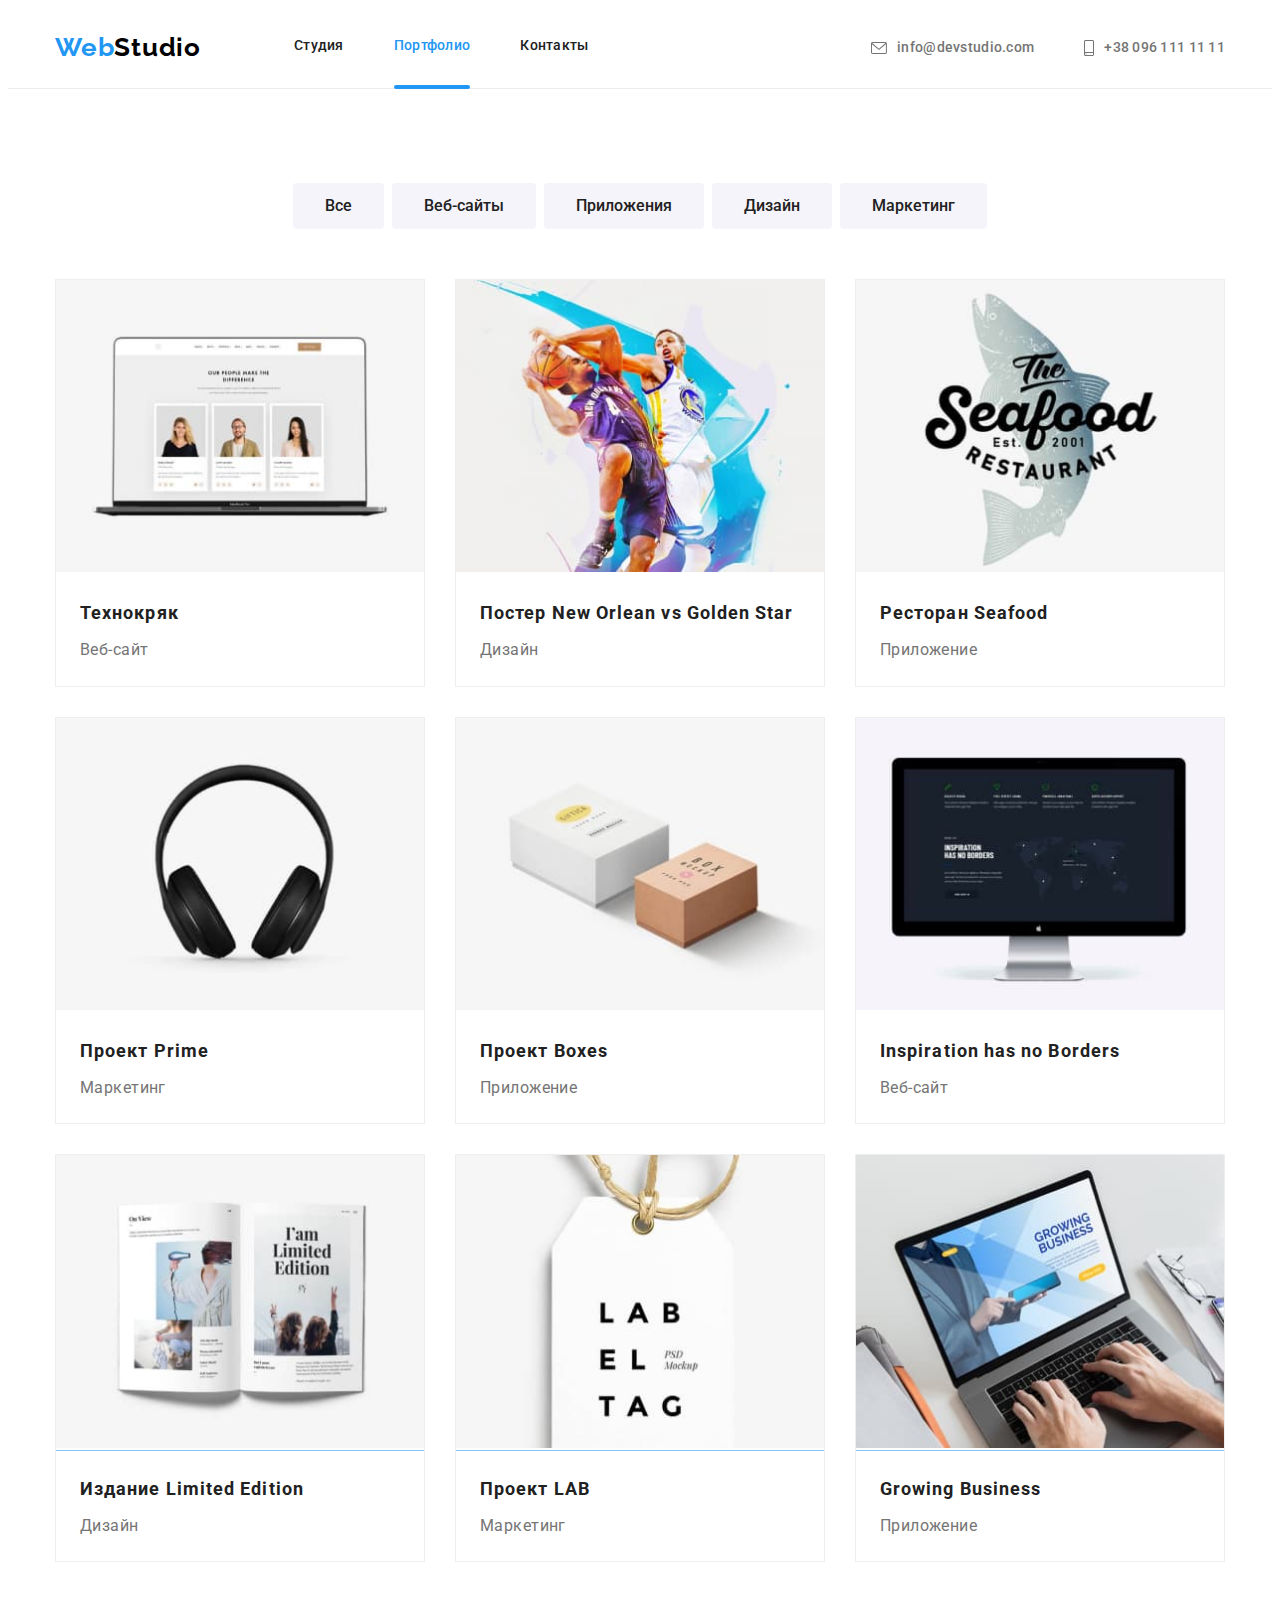
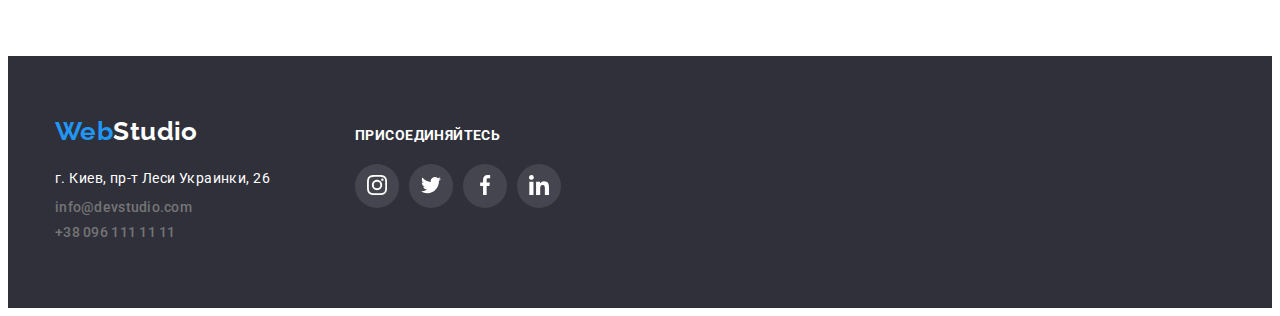
==== portfolio.html @ 6e45760f "HW 6" ====
<!DOCTYPE html>
<html lang="ru">
<head>
    <meta charset="UTF-8">
    <meta http-equiv="X-UA-Compatible" content="IE=edge">
    <meta name="viewport" content="width=device-width, initial-scale=1.0">
    <title>Portfolio</title>

    <link rel="preconnect" href="https://fonts.googleapis.com">
    <link rel="preconnect" href="https://fonts.gstatic.com" crossorigin>
    <link href="https://fonts.googleapis.com/css2?family=Raleway:wght@700&family=Roboto:wght@400;500;700;900&display=swap"
        rel="stylesheet">

    <link rel="stylesheet" href="https://github.com/sindresorhus/modern-normalize/blob/main/modern-normalize.css">
        
    <link rel="stylesheet" href="./css/styles.css">
</head>
<body>
<!-- Header-->
    <header class="header">
        <div class="container">
            <nav class="main-nav">
                <a href="index.html" class="logo-link">
                    <span class="logo-link-web">Web</span><span class="logo-link-studio">Studio</span></a>
                <ul class="site-nav list">
                    <li class="item"><a href="./index.html" class="header-link">Студия</a></li>
                    <li class="item"><a href="./portfolio.html" class="header-link current active-page">Портфолио</a></li>
                    <li class="item"><a href="" class="header-link">Контакты</a></li>
                </ul>
    
                <ul class="list contacts-nav">
                    <li class="item">
                        <a href="mailto:info@devstudio.com" class="header-contacts">
                            <svg class="icon-envelope" width="16px" height="12px">
                                <use href="./images/sprite.svg#icon-envelope"></use>
                            </svg>
                            info@devstudio.com
                        </a>
                    </li>
                    <li class="item">
                        <a href="tel:+380961111111" class="header-contacts">
                            <svg class="icon-smartphone" width="10px" height="16px">
                                <use href="./images/sprite.svg#icon-smartphone"></use>
                            </svg>
                            +38 096 111 11 11
                        </a>
                    </li>
                </ul>
            </nav>
        </div>
    </header>

<!-- Main-->
<main>
    <!-- Фильтр на странице-->
    <section class="section">
            <div class="container">
                <h1 class="filter">Фильтр на странице</h1>
                <ul class="list filter-buttons">
                    <li class="item"><button type="button" class="button-portfolio">Все</button></li>
                    <li class="item"><button type="button" class="button-portfolio">Веб-сайты</button></li>
                    <li class="item"><button type="button" class="button-portfolio">Приложения</button></li>
                    <li class="item"><button type="button" class="button-portfolio">Дизайн</button></li>
                    <li class="item"><button type="button" class="button-portfolio">Маркетинг</button></li>
                </ul>
            </div>

    
    <!--Примеры работ-->
        <div class="container card-set-container">
            <ul class="list card-set">
                <li class="item">
                    <a href="" class="ex-works-link">
                        <div class="ex-works-thumb">
                            <img src="./images/img-project-1.jpg" alt="project1" width="370">
                            <p class="ex-works-thumb-label">Технокряк это современная площадка распространения коронавируса. Компании используют
                                эту платформу для цифрового
                                шпионажа и атак на защищённые сервера конкурентов.</p>
                        </div>
                        <div class="card-set-info">
                            <h2 class="ex-works-title">Технокряк</h2>
                            <p class="ex-works-text">Веб-сайт</p>
                        </div>
                    </a>
                </li>
            
                <li class="item">
                    <a href="" class="ex-works-link">
                        <div class="ex-works-thumb">
                            <img src="./images/img-project-2.jpg" alt="project1" width="370">
                            <p class="ex-works-thumb-label">Технокряк это современная площадка распространения коронавируса. Компании используют
                                эту платформу для цифрового
                                шпионажа и атак на защищённые сервера конкурентов.</p>
                        </div>
                        <div class="card-set-info">
                            <h2 class="ex-works-title">Постер New Orlean vs Golden Star</h2>
                            <p class="ex-works-text">Дизайн</p>
                        </div>
                    </a>
                </li>
            
                <li class="item">
                    <a href="" class="ex-works-link">
                        <div class="ex-works-thumb">
                            <img src="./images/img-project-3.jpg" alt="project1" width="370">
                            <p class="ex-works-thumb-label">Технокряк это современная площадка распространения коронавируса. Компании используют
                                эту платформу для цифрового
                                шпионажа и атак на защищённые сервера конкурентов.</p>
                        </div>
                        <div class="card-set-info">
                            <h2 class="ex-works-title">Ресторан Seafood</h2>
                        <p class="ex-works-text">Приложение</p>
                        </div>
                    </a>
                </li>
            
                <li class="item">
                    <a href="" class="ex-works-link">
                        <div class="ex-works-thumb">
                            <img src="./images/img-project-4.jpg" alt="project1" width="370">
                            <p class="ex-works-thumb-label">Технокряк это современная площадка распространения коронавируса. Компании используют
                                эту платформу для цифрового
                                шпионажа и атак на защищённые сервера конкурентов.</p>
                        </div>
                        <div class="card-set-info">
                            <h2 class="ex-works-title">Проект Prime</h2>
                        <p class="ex-works-text">Маркетинг</p>
                       </div>
                    </a>
                </li>
            
                <li class="item">
                    <a href="" class="ex-works-link">
                        <div class="ex-works-thumb">
                            <img src="./images/img-project-5.jpg" alt="project1" width="370">
                            <p class="ex-works-thumb-label">Технокряк это современная площадка распространения коронавируса. Компании используют
                                эту платформу для цифрового
                                шпионажа и атак на защищённые сервера конкурентов.</p>
                        </div>
                        <div class="card-set-info">
                            <h2 class="ex-works-title">Проект Boxes</h2>
                            <p class="ex-works-text">Приложение</p>
                        </div>
                    </a>
                </li>
            
                <li class="item">
                    <a href="" class="ex-works-link">
                        <div class="ex-works-thumb">
                            <img src="./images/img-project-6.jpg" alt="project1" width="370">
                            <p class="ex-works-thumb-label">Технокряк это современная площадка распространения коронавируса. Компании используют
                                эту платформу для цифрового
                                шпионажа и атак на защищённые сервера конкурентов.</p>
                        </div>
                        <div class="card-set-info">
                            <h2 class="ex-works-title">Inspiration has no Borders</h2>
                            <p class="ex-works-text">Веб-сайт</p>
                        </div>
                    </a>
                </li>
            
                <li class="item">
                    <a href="" class="ex-works-link">
                        <div class="ex-works-thumb">
                            <img src="./images/img-project-7.jpg" alt="project1" width="370">
                            <p class="ex-works-thumb-label">Технокряк это современная площадка распространения коронавируса. Компании используют
                                эту платформу для цифрового
                                шпионажа и атак на защищённые сервера конкурентов.</p>
                        </div>
                        <div class="card-set-info">
                            <h2 class="ex-works-title">Издание Limited Edition</h2>
                            <p class="ex-works-text">Дизайн</p>
                        </div>
                    </a>
                </li>
            
                <li class="item">
                    <a href="" class="ex-works-link">
                        <div class="ex-works-thumb">
                            <img src="./images/img-project-8.jpg" alt="project1" width="370">
                            <p class="ex-works-thumb-label">Технокряк это современная площадка распространения коронавируса. Компании используют
                                эту платформу для цифрового
                                шпионажа и атак на защищённые сервера конкурентов.</p>
                        </div>
                        <div class="card-set-info">
                            <h2 class="ex-works-title">Проект LAB</h2>
                            <p class="ex-works-text">Маркетинг</p>
                        </div>
                    </a>
                </li>
            
                <li class="item">
                    <a href="" class="ex-works-link">
                        <div class="ex-works-thumb">
                            <img src="./images/img-project-9.jpg" alt="project1" width="370">
                            <p class="ex-works-thumb-label">Технокряк это современная площадка распространения коронавируса. Компании используют
                                эту платформу для цифрового
                                шпионажа и атак на защищённые сервера конкурентов.</p>
                        </div>
                        <div class="card-set-info">
                            <h2 class="ex-works-title">Growing Business</h2>
                            <p class="ex-works-text">Приложение</p>
                        </div>
                    </a>
                </li>
            </ul>
        </div>
    </section>
</main>

    <!-- Footer-->
    <footer class="footer">
        <div class="container footer-container">
            <div class="footer-main-info">
                <a href="index.html" class="footer-link"><span class="footer-link-web">Web</span><span
                        class="footer-link-studio">Studio</span></a>
                <address>
                    <ul class="list footer-list">
                        <li class="footer-item">
                            <p class="footer-text">г. Киев, пр-т Леси Украинки, 26</p>
                        </li>
                        <li class="footer-item"><a href="mailto:info@devstudio.com"
                                class="footer-contacts">info@devstudio.com</a></li>
                        <li class="footer-item"><a href="tel:+380961111111" class="footer-contacts">+38 096 111 11 11</a>
                        </li>
                    </ul>
                </address>
            </div>
            <div class="footer-social">
                <h2 class="footer-social-title">Присоединяйтесь</h2>
                <ul class="list footer-list-icon">
                    <li class="footer-social-links">
                        <a href="https://www.instagram.com" target="_blank">
                            <svg class="icon-instagram">
                                <use href="./images/sprite.svg#icon-instagram"></use>
                            </svg>
                        </a>
                    </li>
                    <li class="footer-social-links">
                        <a href="https://twitter.com" target="_blank">
                            <svg class="icon-twitter">
                                <use href="./images/sprite.svg#icon-twitter"></use>
                            </svg>
                        </a>
                    </li>
                    <li class="footer-social-links">
                        <a href="https://www.facebook.com" target="_blank">
                            <svg class="icon-facebook">
                                <use href="./images/sprite.svg#icon-facebook"></use>
                            </svg>
                        </a>
                    </li>
                    <li class="footer-social-links">
                        <a href="https://www.linkedin.com" target="_blank">
                            <svg class="icon-linkedin">
                                <use href="./images/sprite.svg#icon-linkedin"></use>
                            </svg>
                        </a>
                    </li>
                </ul>
            </div>
    
    
        </div>
    </footer>
    
</body>
</html>
---- css/styles.css ----
/*  
Цвет основого текста #212121
Цвет вторичного текста #757575
акцент #2196F3
белый #FFFFFF
вторичный фон #F5F4FA
*/

:root {
  --primary-text-color: #212121;
  --secondary-text-color: #757575;
  --accent-color: #2196f3;
  --white-color: #ffffff;
  --secondary-bg-color: #f5f4fa;
  --main-bg-color: #e0e0e0;
  --black-color: #000000;
  --header-border-color: #ececec;
  --card-border-color: #eeeeee;
  --hero-bg-color: #2f303a;
  --icon-color: #afb1b8;
  --cubic: cubic-bezier(0.4, 0, 0.2, 1);
  --time-transition: 250ms;
}

body {
  font-family: "Roboto", sans-serif;

  background-color: var(--white-color);
  color: var(--primary-text-color);
  font-weight: 700;
  font-size: 14px;
  letter-spacing: 0.03em;
}
.list {
  list-style: none;
  padding: 0;
  margin: 0;
}
* {
  box-sizing: border-box;
}
/* Button*/
button {
  border: transparent;
  font-family: inherit;
  cursor: pointer;
  border-radius: 4px;
  padding: 10px 32px;
  text-align: center;
}
h1,
h2,
h3,
h4,
h5,
h6,
p {
  margin: 0px;
  padding: 0px;
}
img {
  display: blok;
  max-width: 100%;
  height: auto;
}
.section {
  padding-top: 94px;
  padding-bottom: 94px;
}
.container {
  margin-left: auto;
  margin-right: auto;
  width: 1200px;
  padding-left: 15px;
  padding-right: 15px;
}

/* Header */
.header {
  padding-top: 24px;
  padding-bottom: 25px;
  border-bottom: 1px solid var(--header-border-color);
}

.logo-link {
  font-family: Raleway;
  font-style: normal;
  font-weight: 700;
  color: var(--black-color);
  text-decoration: none;
  font-size: 26px;
  line-height: 1.2;
  letter-spacing: 0.03em;
}
.logo-link-web {
  color: var(--accent-color);
}
.logo-link-studio {
  color: var(--black-color);
}
.main-nav {
  display: flex;
  align-items: center;
  border-color: var(--white-color);
}
.site-nav {
  display: flex;
  margin-left: 93px;
}

.site-nav .current {
  color: var(--accent-color);
}
.site-nav .item + .item {
  margin-left: 50px;
}
.contacts-nav {
  display: flex;
  margin-left: auto;
  align-items: center;
}
.contacts-nav .item + .item {
  margin-left: 50px;
  align-items: center;
}
.header-link {
  color: var(--primary-text-color);
  text-decoration: none;
  font-weight: 500;
  line-height: 1.14;
  letter-spacing: 0.02em;
  transition: color var(--time-transition) var(--cubic);
}

.header-link:hover,
.header-link:focus {
  color: var(--accent-color);
}

.header-contacts {
  display: flex;
  align-items: center;

  color: var(--secondary-text-color);
  text-decoration: none;
  font-style: normal;
  font-weight: 500;
  line-height: 1.14;
  letter-spacing: 0.02em;

  transition: color var(--time-transition) var(--cubic);
}

.icon-envelope,
.icon-smartphone {
  fill: var(--secondary-text-color);
  margin-right: 10px;

  transition: fill var(--time-transition) var(--cubic);
}

.header-contacts:hover,
.header-contacts:focus {
  color: var(--accent-color);
}
.header-contacts:hover .icon-envelope,
.header-contacts:hover .icon-smartphone {
  fill: var(--accent-color);
}

.active-page::after {
  content: " ";
  position: relative;
  display: block;

  top: 31px;

  width: 100%;
  height: 4px;

  background: var(--accent-color);
  border-radius: 20px;
}

/* Main index*/

.hero {
  padding-top: 200px;
  padding-bottom: 200px;
  text-align: center;
}
.overlay {
  max-width: 1600px;
  height: 600px;
  margin-left: auto;
  margin-right: auto;
  background-image: linear-gradient(
      to right,
      rgba(47, 48, 58, 0.4),
      rgba(47, 48, 58, 0.4)
    ),
    url("../images/hero.jpg");
  background-position: center;
  background-repeat: no-repeat;
  background-position: center;
  background-size: cover;
}
.hero-tittle {
  max-width: 696px;
  margin-top: 0px;
  margin-bottom: 30px;
  margin-left: auto;
  margin-right: auto;

  font-weight: 900;
  font-size: 44px;
  line-height: 1.4;

  letter-spacing: 0.06em;
  text-transform: uppercase;
  color: var(--white-color);
}
.hero-button {
  font-weight: 700;
  font-size: 16px;
  line-height: 1.9;
  letter-spacing: 0.06em;
  color: var(--white-color);
  background-color: var(--accent-color);
  text-align: center;
}
.hero-button:focus {
  color: var(--primary-text-color);
  background-color: var(--secondary-bg-color);
}

/* Преимущества */
.benefits-container {
  padding-bottom: 0px;
}
.benefits {
  display: flex;
  justify-content: space-between;
}
.benefits-h {
  position: absolute;
  width: 1px;
  height: 1px;
  margin: -1px;
  padding: 0;
  overflow: hidden;
  border: 0;
  clip: rect(0 0 0 0);
}
.benefits-list-space {
  display: flex;
  justify-content: center;
  align-items: center;

  margin-bottom: 30px;
  height: 120px;

  background-color: var(--secondary-bg-color);
  border-radius: 4px;
}
.benefits-list-icon {
  width: 70px;
  height: 70px;
}
.benefits-tittle {
  margin-bottom: 10px;
  line-height: 1.2;
  text-transform: uppercase;
}
.benefits-text {
  width: 270px;
  margin-top: 0px;

  font-weight: 400;
  line-height: 1.7;
  color: var(--secondary-text-color);
}

/* Чем мы занимаемся */

.what-we-do-title {
  margin-top: 0px;
  margin-bottom: 50px;

  font-weight: 700;
  font-size: 36px;
  line-height: 1.2;
  text-align: center;
  color: var(--primary-text-color);
}
.what-we-do {
  margin-top: 0px;
  display: flex;
  justify-content: center;
}
.what-we-do .item + .item {
  margin-left: 30px;
}
.what-we-do-thumb {
  position: relative;
}
.what-we-do-thumb-label {
  position: absolute;

  display: flex;
  justify-content: center;
  align-items: center;

  width: 100%;
  height: 70px;
  right: 0;
  bottom: 0px;
  background: rgba(47, 48, 58, 0.8);
  color: var(--white-color);
  text-transform: uppercase;
}

/* Наша команда */
.our-team-section {
  background-color: var(--secondary-bg-color);
}
.our-team-scene {
  overflow: hidden;
}

.our-team-photo {
  transform: rotateX(0);
  transition: transform var(--time-transition) var(--cubic);
}
.our-team .item:hover .our-team-photo {
  transform: translateY(20%) scale(1.5);
}
.our-team-title {
  margin-top: 0px;
  margin-bottom: 50px;

  font-weight: 700;
  font-size: 36px;
  line-height: 1.2;
  text-align: center;
  color: var(--primary-text-color);
}
.our-team {
  margin-top: 0px;
  justify-content: center;

  display: flex;
  align-items: center;
}
.our-team .item + .item {
  margin-left: 30px;
}
.our-team .item {
  background-color: var(--white-color);
  box-shadow: 0px 1px 3px rgba(0, 0, 0, 0.12), 0px 1px 1px rgba(0, 0, 0, 0.14),
    0px 2px 1px rgba(0, 0, 0, 0.2);
}

.our-team-fs-name {
  margin-top: 30px;
  margin-bottom: 10px;

  font-weight: 500;
  font-size: 16px;
  line-height: 1.2;
  text-align: center;
  color: var(--primary-text-color);
}
.our-team-profession {
  font-weight: 400;
  font-size: 16px;
  line-height: 1.9;
  text-align: center;
  color: var(--secondary-text-color);
}

.team-social-list {
  display: flex;
  justify-content: center;
  padding-top: 16px;
  padding-bottom: 30px;
}

.team-social-links:nth-child(n + 2) {
  margin-left: 10px;
}
.team-social-links {
  display: flex;
  justify-content: center;
  align-items: center;
  width: 44px;
  height: 44px;
  border-radius: 50%;
  transition: background-color var(--time-transition) var(--cubic);
}
.team-icon-instagram,
.team-icon-twitter,
.team-icon-facebook,
.team-icon-linkedin {
  width: 20px;
  height: 20px;
  fill: var(--icon-color);
  transition: fill var(--time-transition) var(--cubic);
}
.team-social-links:hover,
.team-social-links:focus {
  background-color: var(--accent-color);
}
.team-social-links:hover .team-icon-instagram,
.team-social-links:hover .team-icon-twitter,
.team-social-links:hover .team-icon-facebook,
.team-social-links:hover .team-icon-linkedin,
.team-social-links:focus .team-icon-instagram,
.team-social-links:focus .team-icon-twitter,
.team-social-links:focus .team-icon-facebook,
.team-social-links:focus .team-icon-linkedin {
  fill: var(--white-color);
}

/* Постоянные клиенты */
.regular-customers-title {
  margin-top: 0px;
  margin-bottom: 50px;

  font-weight: 700;
  font-size: 36px;
  line-height: 1.2;
  text-align: center;
  color: var(--primary-text-color);
}
.regular-customers {
  margin-top: 0px;
  display: flex;
}
.regular-customers .item + .item {
  margin-left: 30px;
}

.regular-customers-logo .regular-customers-link {
  display: flex;
  justify-content: center;
  align-items: center;

  width: 100%;
  height: 92px;
  padding: 16px 32px;
  border-radius: 4px;
  color: var(--icon-color);
  border: 1px solid;
  border-color: var(--icon-color);

  transition: border-color var(--time-transition) var(--cubic);
}
.icon-client {
  width: 106px;
  height: 60px;
  fill: var(--icon-color);
  transition: fill var(--time-transition) var(--cubic);
}

.regular-customers-link:hover .icon-client,
.regular-customers-link:focus .icon-client {
  fill: var(--accent-color);
}
.regular-customers-logo .regular-customers-link:hover,
.regular-customers-logo .regular-customers-link:focus {
  border-color: var(--accent-color);
}

/* Portfolio page*/

.filter-buttons {
  display: flex;
  margin-bottom: 50px;
  justify-content: center;
}
.filter-buttons .item + .item {
  margin-left: 8px;
}

.button-portfolio {
  font-weight: 500;
  font-size: 16px;
  line-height: 1.6;
  text-align: center;
  color: var(--primary-text-color);
  background-color: var(--secondary-bg-color);

  transition: color var(--time-transition) var(--cubic),
    background-color var(--time-transition) var(--cubic),
    box-shadow var(--time-transition) var(--cubic);
}
.button-portfolio:hover,
.button-portfolio:focus {
  color: var(--white-color);
  background-color: var(--accent-color);
  box-shadow: 0px 3px 1px rgba(0, 0, 0, 0.1), 0px 1px 2px rgba(0, 0, 0, 0.08),
    0px 2px 2px rgba(0, 0, 0, 0.12);
}
.filter {
  display: none;
}
.card-set-container {
  margin-top: 34px;
}
.card-set {
  display: flex;
  /* Делаем Flex-контейнет многострочным */
  flex-wrap: wrap;
  /* Компенсируем маржины элементов */
  margin-left: -30px;
  margin-top: -30px;
  list-style: none;
}
.card-set .item {
  /* Задаём всем элементам маржины слева и сверху */
  margin-left: 30px;
  margin-top: 30px;
  width: 370px;
  /*  Задаём ширину элементов  */
  flex-basis: calc((100% - 90px) / 3);
  background-color: var(--white-color);
  border: 1px solid var(--card-border-color);

  transition: box-shadow var(--time-transition) var(--cubic);
}
.card-set .item:hover,
.card-set .item:focus {
  box-shadow: 0px 2px 1px -1px rgba(0, 0, 0, 0.2),
    0px 1px 1px 0px rgba(0, 0, 0, 0.14), 0px 1px 3px 0px rgba(0, 0, 0, 0.12);
}

.card-set-info {
  padding-top: 20px;
  padding-bottom: 20px;
  padding-left: 24px;
}
.ex-works-title {
  margin-bottom: 4px;
  font-weight: 700;
  font-size: 18px;
  line-height: 2;
  letter-spacing: 0.06em;
}
.ex-works-text {
  font-weight: 400;
  font-size: 16px;
  line-height: 1.9;
  color: var(--secondary-text-color);
}
.ex-works-link {
  text-decoration: none;
  color: var(--primary-text-color);
}

.ex-works-thumb {
  position: relative;
  overflow: hidden;
}

.ex-works-link:hover .ex-works-thumb-label {
  transform: translateY(0);
}

.ex-works-thumb-label {
  position: absolute;
  top: 0;
  width: 100%;
  height: 100%;

  padding: 63px 24px;
  font-weight: 400;
  font-size: 18px;
  line-height: 28px;
  color: var(--white-color);

  background: rgba(33, 150, 243, 0.9);

  transform: translateY(100%);
  transition: transform var(--time-transition) var(--cubic);
}

/* Footer*/

.footer {
  background-color: #2f303a;
  padding-top: 60px;
  padding-bottom: 60px;
}
.footer-container {
  display: flex;
  align-items: baseline;
}

.footer-link {
  display: block;
  margin-bottom: 20px;

  font-family: Raleway;
  font-weight: 700;
  color: var(--black-color);
  text-decoration: none;
  font-size: 26px;
  line-height: 1.2;
}
.footer-link-web {
  color: var(--accent-color);
}
.footer-link-studio {
  color: var(--white-color);
}
.footer-text {
  margin-top: 0;
  margin-bottom: 0;
  font-style: normal;
  font-weight: 400;
  line-height: 1.7;
  color: var(--white-color);
}
.footer-contacts {
  display: block;

  color: var(--secondary-text-color);
  text-decoration: none;
  font-style: normal;
  font-weight: 500;
  line-height: 1.14;
  letter-spacing: 0.02em;
  transition: color var(--time-transition) var(--cubic);
}
.footer-item {
  margin-bottom: 9px;
}
.footer-item:nth-last-child(-n + 1) {
  margin-bottom: 0px;
}
.footer-contacts:hover,
.footer-contacts:focus {
  color: var(--white-color);
}

.footer-social-title {
  margin-bottom: 20px;

  font-size: 14px;
  line-height: 1.14;
  letter-spacing: 0.03em;
  text-transform: uppercase;
  color: var(--white-color);
}
.footer-main-info {
  width: 230px;
}
.footer-social {
  margin-left: 70px;
  padding-bottom: 40px;
}

.footer-list-icon {
  display: flex;
}
.footer-social-links:nth-child(n + 2) {
  margin-left: 10px;
}
.footer-social-links {
  display: flex;
  justify-content: center;
  align-items: center;
  width: 44px;
  height: 44px;
  border-radius: 50%;
  background-color: rgba(255, 255, 255, 0.1);

  transition: background-color var(--time-transition) var(--cubic);
}

.icon-instagram,
.icon-twitter,
.icon-facebook,
.icon-linkedin {
  width: 20px;
  height: 20px;
  fill: var(--white-color);
}
.footer-social-links:hover,
.footer-social-links:focus {
  background-color: var(--accent-color);
}

/* Modal*/
.backdrop {
  position: fixed;

  top: 0;
  left: 0;
  width: 100%;
  height: 100%;

  background: rgba(0, 0, 0, 0.2);

  opacity: 1;
  transition: opacity var(--time-transition) var(--cubic);
}
.backdrop.is-hidden {
  opacity: 0;
  pointer-events: none;
}

.backdrop.is-hidden .modal {
  transform: translate(-50%, -50%) scale(1.1);
}

.modal {
  position: absolute;

  top: 50%;
  left: 50%;
  transform: translate(-50%, -50%) scale(1);

  width: 528px;
  height: 581px;
  background-color: var(--white-color);

  transition: transform var(--time-transition) var(--cubic);
}
.modal-close-icon {
  width: 10px;
  height: 10px;
}
.modal-close-button {
  position: absolute;
  top: 8px;
  right: 8px;

  display: flex;
  justify-content: center;
  align-items: center;
  width: 30px;
  height: 30px;

  padding: 0;

  border-radius: 50%;
  border: 1px solid;
  border-color: rgba(0, 0, 0, 0.1);
  background-color: var(--white-color);
}
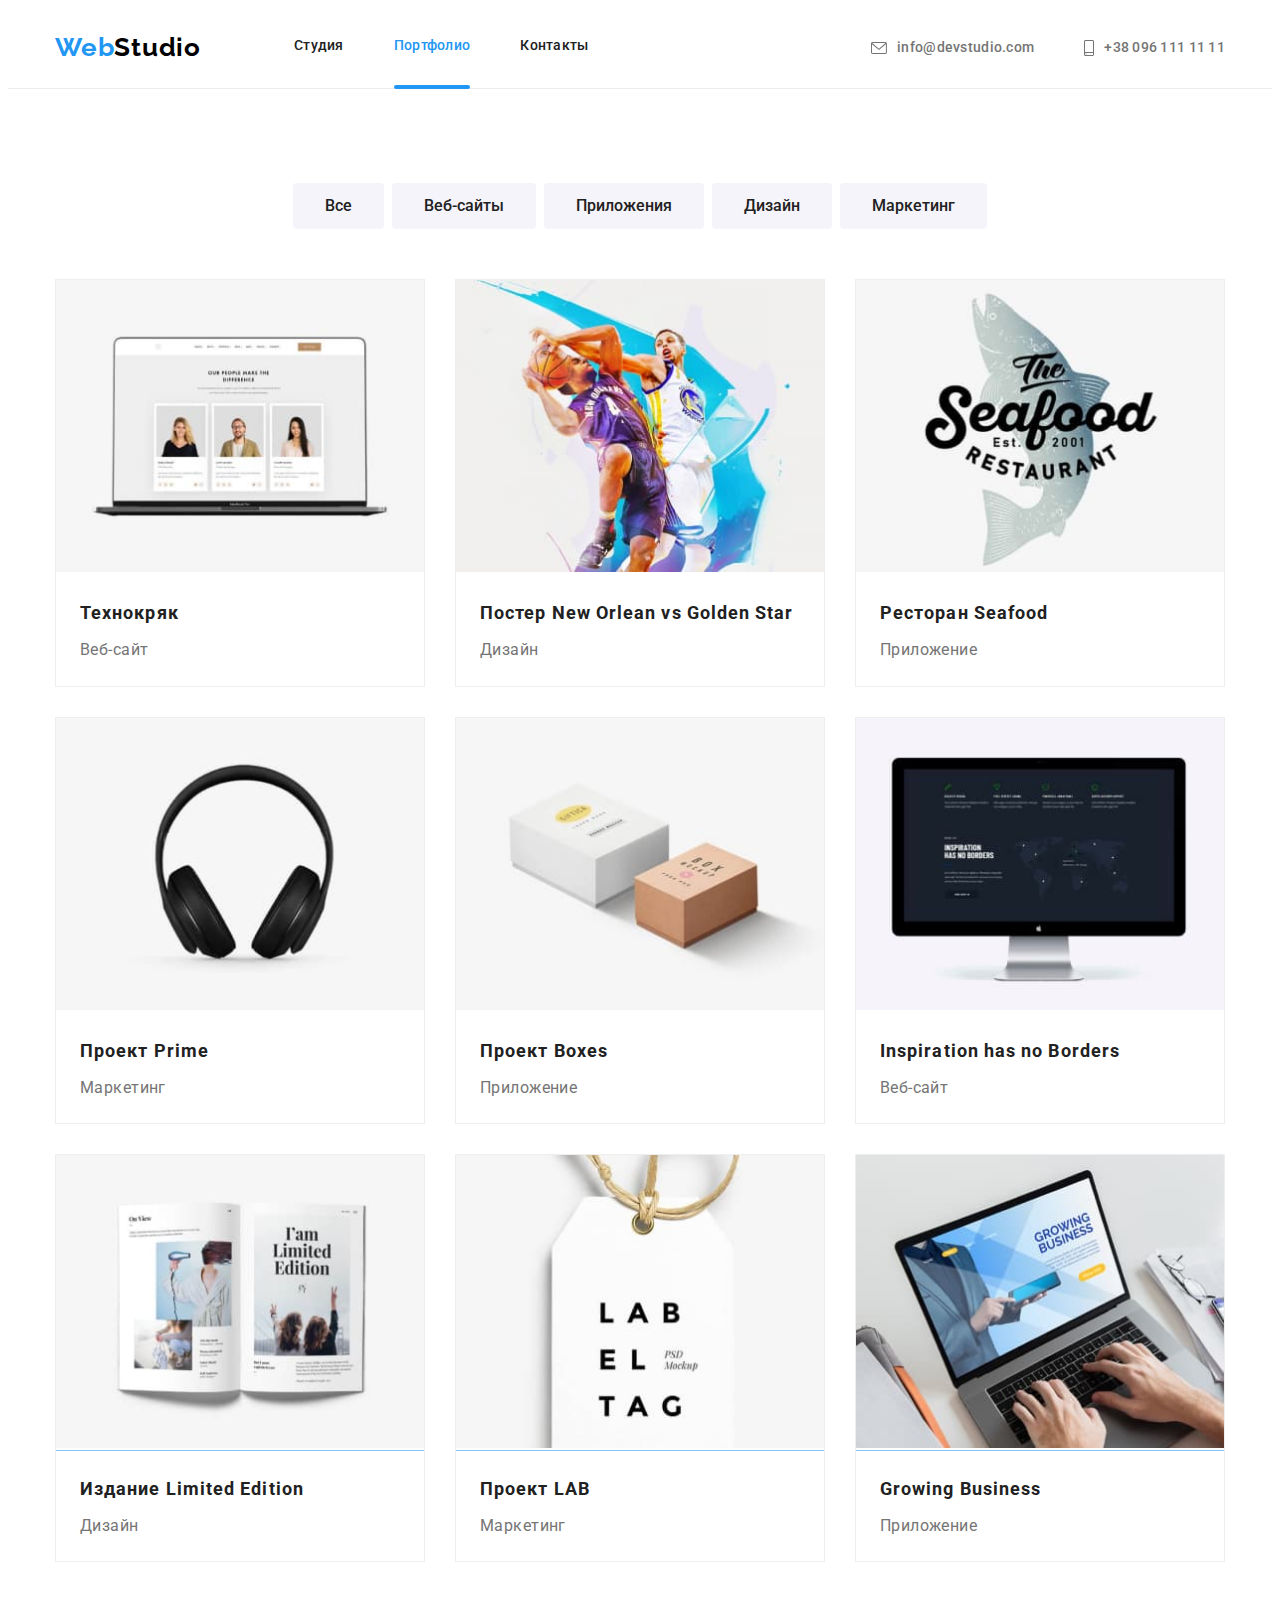
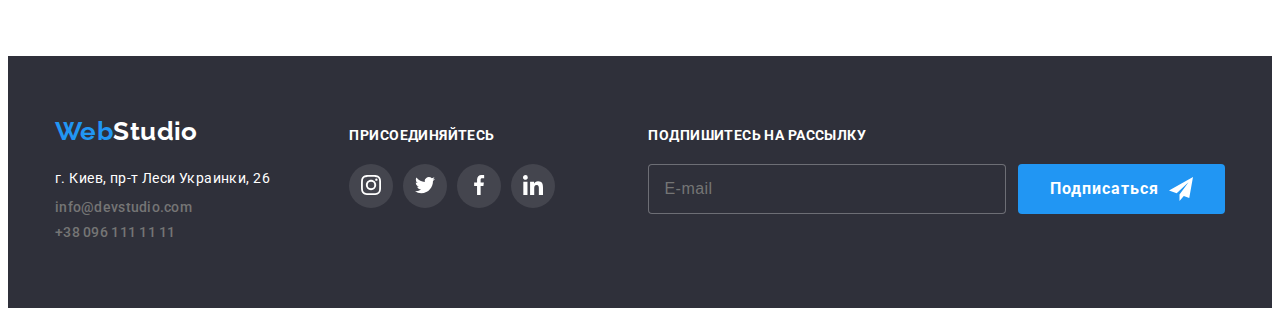
==== commit ff41e5d2: "update hw 6" ====
--- a/portfolio.html
+++ b/portfolio.html
@@ -260,6 +260,20 @@
                 </ul>
             </div>
     
+            <div class="footer-subscription">
+                <h2 class="footer-subscription-title">Подпишитесь на рассылку</h2>
+    
+                <form action="" class="footer-subscription-form">
+                    <input type="email" placeholder="E-mail" class="footer-subscription-email">
+                    <button type="submit" class="subscription-button">Подписаться
+                        <svg class="subscription-button-icon">
+                            <use href="./images/subscription-icon_1.svg#icon-subscription"></use>
+                        </svg>
+                    </button>
+                </form>
+    
+            </div>
+    
     
         </div>
     </footer>
--- a/css/styles.css
+++ b/css/styles.css
@@ -20,6 +20,7 @@
   --icon-color: #afb1b8;
   --cubic: cubic-bezier(0.4, 0, 0.2, 1);
   --time-transition: 250ms;
+  --form-submit-button: #188ce8;
 }
 
 body {
@@ -644,6 +645,14 @@
   color: var(--white-color);
 }
 
+.footer-main-info {
+  width: 230px;
+}
+.footer-social {
+  margin-left: 70px;
+  padding-bottom: 40px;
+}
+
 .footer-social-title {
   margin-bottom: 20px;
 
@@ -652,13 +661,6 @@
   letter-spacing: 0.03em;
   text-transform: uppercase;
   color: var(--white-color);
-}
-.footer-main-info {
-  width: 230px;
-}
-.footer-social {
-  margin-left: 70px;
-  padding-bottom: 40px;
 }
 
 .footer-list-icon {
@@ -692,6 +694,59 @@
   background-color: var(--accent-color);
 }
 
+.footer-subscription {
+  margin-left: 93px;
+}
+.footer-subscription-form {
+  display: flex;
+}
+
+.footer-subscription-title {
+  margin-bottom: 20px;
+
+  font-size: 14px;
+  line-height: 1.14;
+  letter-spacing: 0.03em;
+  text-transform: uppercase;
+  color: var(--white-color);
+}
+.footer-subscription-email {
+  border: 1px solid rgba(255, 255, 255, 0.3);
+  border-radius: 4px;
+  padding: 15px;
+  background-color: var(--hero-bg-color);
+  width: 358px;
+  height: 50px;
+}
+.footer-subscription-form input {
+  font-weight: 400;
+  font-size: 16px;
+  line-height: 1.25;
+  letter-spacing: 0.03em;
+  color: rgba(255, 255, 255, 0.6);
+}
+
+.subscription-button {
+  display: flex;
+  align-items: center;
+
+  margin-left: 12px;
+
+  font-weight: 700;
+  font-size: 16px;
+  line-height: 1.9;
+  letter-spacing: 0.06em;
+  color: var(--white-color);
+  background-color: var(--accent-color);
+  text-align: center;
+}
+.subscription-button-icon {
+  padding: 0;
+  fill: var(--white-color);
+  width: 24px;
+  height: 24px;
+  margin-left: 10px;
+}
 /* Modal*/
 .backdrop {
   position: fixed;
@@ -725,13 +780,18 @@
   width: 528px;
   height: 581px;
   background-color: var(--white-color);
+  border-radius: 4px;
+
+  padding: 40px;
 
   transition: transform var(--time-transition) var(--cubic);
 }
 .modal-close-icon {
   width: 10px;
   height: 10px;
-}
+  fill: #000000;
+}
+
 .modal-close-button {
   position: absolute;
   top: 8px;
@@ -749,4 +809,121 @@
   border: 1px solid;
   border-color: rgba(0, 0, 0, 0.1);
   background-color: var(--white-color);
-}
+
+  transition: fill var(--time-transition) var(--cubic);
+}
+.modal-close-button:hover .modal-close-icon {
+  fill: var(--accent-color);
+}
+
+.main-form {
+  position: absolute;
+  top: 40px;
+  display: flex;
+  flex-direction: column;
+
+  align-items: center;
+}
+
+.main-form-title {
+  margin-bottom: 10px;
+  font-weight: 700;
+  font-size: 20px;
+  line-height: 1.15;
+  text-align: center;
+  letter-spacing: 0.03em;
+
+  color: var(--primary-text-color);
+}
+
+.form-field {
+  display: flex;
+  flex-direction: column;
+  margin-bottom: 10px;
+}
+
+.form-field label {
+  font-weight: 400;
+  font-size: 12px;
+  line-height: 1.16;
+  letter-spacing: 0.01em;
+
+  color: var(--secondary-text-color);
+  margin-bottom: 4px;
+}
+
+.form-field input {
+  width: 448px;
+  height: 40px;
+
+  border: 1px solid rgba(33, 33, 33, 0.2);
+  box-sizing: border-box;
+  border-radius: 4px;
+}
+
+textarea {
+  resize: none;
+  border: 1px solid rgba(33, 33, 33, 0.2);
+  box-sizing: border-box;
+  border-radius: 4px;
+  height: 120px;
+  margin-bottom: 20px;
+  width: 448px;
+  padding: 20px;
+  font-family: "Roboto", sans-serif;
+  font-weight: 400;
+  font-size: 14px;
+  line-height: 1.14;
+  letter-spacing: 0.01em;
+}
+.form-field textarea::placeholder {
+  color: rgba(117, 117, 117, 0.5);
+}
+
+.form-field:hover input,
+.form-field:hover textarea {
+  border-color: var(--accent-color);
+}
+
+.form-field-checkbox {
+  display: flex;
+  align-items: center;
+  margin-bottom: 30px;
+}
+
+.form-field-checkbox label {
+  margin-left: 7px;
+  font-weight: 400;
+  font-size: 14px;
+  line-height: 1.71;
+  letter-spacing: 0.03em;
+
+  color: var(--secondary-text-color);
+}
+.policy-terms {
+  font-weight: 400;
+  font-size: 14px;
+  line-height: 1.71;
+
+  letter-spacing: 0.03em;
+  text-decoration-line: underline;
+
+  color: var(--accent-color);
+}
+
+.form-submit-botton {
+  font-weight: 700;
+  font-size: 16px;
+  line-height: 1.9;
+  letter-spacing: 0.06em;
+  color: var(--white-color);
+  background-color: var(--form-submit-button);
+  text-align: center;
+  padding: 10px 55px;
+
+  transition: box-shadow var(--time-transition) var(--cubic);
+}
+.form-submit-botton:focus,
+.form-submit-botton:hover {
+  box-shadow: 0px 4px 4px rgba(0, 0, 0, 0.15);
+}
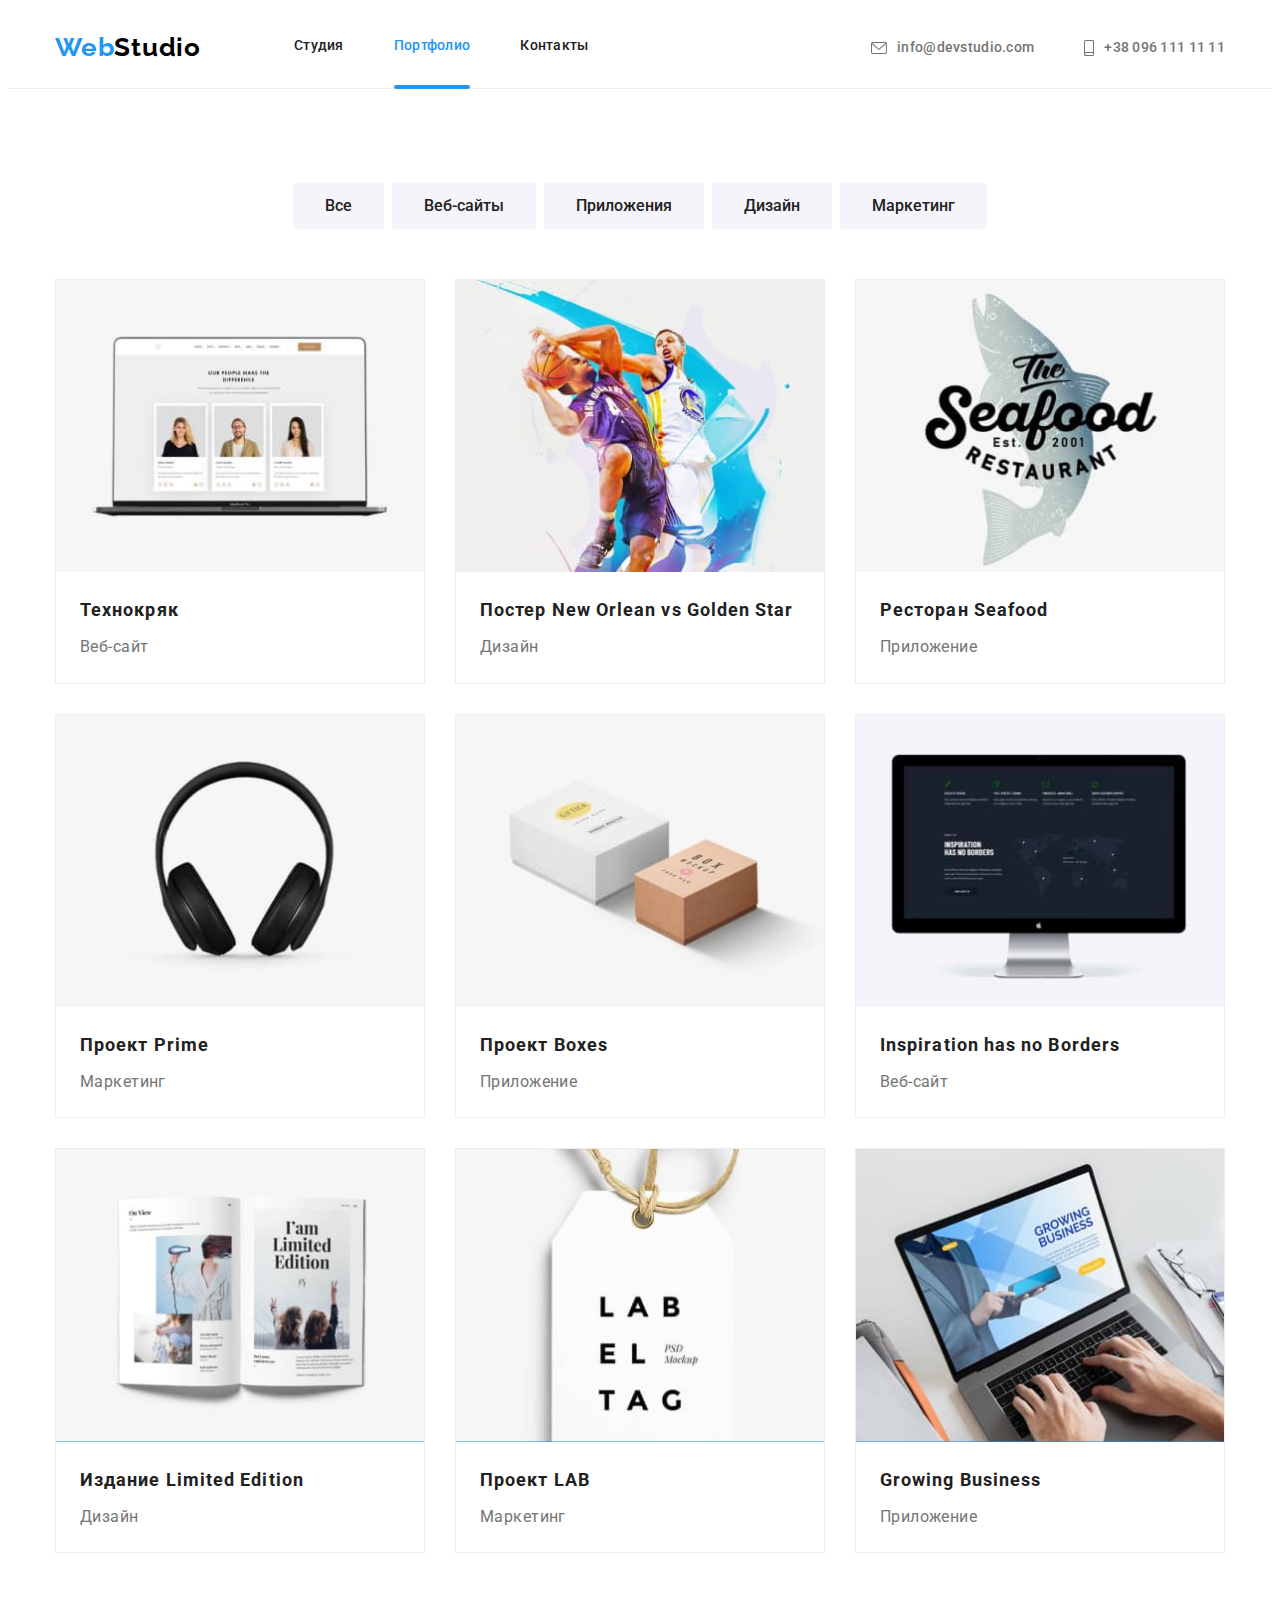
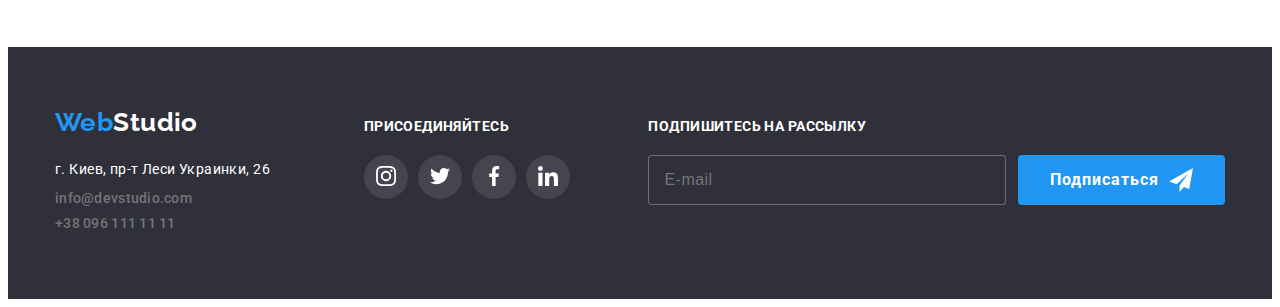
==== commit 1626c829: "up date hw 6" ====
--- a/portfolio.html
+++ b/portfolio.html
@@ -72,7 +72,7 @@
                 <li class="item">
                     <a href="" class="ex-works-link">
                         <div class="ex-works-thumb">
-                            <img src="./images/img-project-1.jpg" alt="project1" width="370">
+                            <img src="./images/img-project-1.jpg" class="ex-works__img" alt="project1" width="370">
                             <p class="ex-works-thumb-label">Технокряк это современная площадка распространения коронавируса. Компании используют
                                 эту платформу для цифрового
                                 шпионажа и атак на защищённые сервера конкурентов.</p>
@@ -87,7 +87,7 @@
                 <li class="item">
                     <a href="" class="ex-works-link">
                         <div class="ex-works-thumb">
-                            <img src="./images/img-project-2.jpg" alt="project1" width="370">
+                            <img src="./images/img-project-2.jpg" class="ex-works__img" alt="project1" width="370">
                             <p class="ex-works-thumb-label">Технокряк это современная площадка распространения коронавируса. Компании используют
                                 эту платформу для цифрового
                                 шпионажа и атак на защищённые сервера конкурентов.</p>
@@ -102,7 +102,7 @@
                 <li class="item">
                     <a href="" class="ex-works-link">
                         <div class="ex-works-thumb">
-                            <img src="./images/img-project-3.jpg" alt="project1" width="370">
+                            <img src="./images/img-project-3.jpg" class="ex-works__img" alt="project1" width="370">
                             <p class="ex-works-thumb-label">Технокряк это современная площадка распространения коронавируса. Компании используют
                                 эту платформу для цифрового
                                 шпионажа и атак на защищённые сервера конкурентов.</p>
@@ -117,7 +117,7 @@
                 <li class="item">
                     <a href="" class="ex-works-link">
                         <div class="ex-works-thumb">
-                            <img src="./images/img-project-4.jpg" alt="project1" width="370">
+                            <img src="./images/img-project-4.jpg" class="ex-works__img" alt="project1" width="370">
                             <p class="ex-works-thumb-label">Технокряк это современная площадка распространения коронавируса. Компании используют
                                 эту платформу для цифрового
                                 шпионажа и атак на защищённые сервера конкурентов.</p>
@@ -132,7 +132,7 @@
                 <li class="item">
                     <a href="" class="ex-works-link">
                         <div class="ex-works-thumb">
-                            <img src="./images/img-project-5.jpg" alt="project1" width="370">
+                            <img src="./images/img-project-5.jpg" class="ex-works__img" alt="project1" width="370">
                             <p class="ex-works-thumb-label">Технокряк это современная площадка распространения коронавируса. Компании используют
                                 эту платформу для цифрового
                                 шпионажа и атак на защищённые сервера конкурентов.</p>
@@ -147,7 +147,7 @@
                 <li class="item">
                     <a href="" class="ex-works-link">
                         <div class="ex-works-thumb">
-                            <img src="./images/img-project-6.jpg" alt="project1" width="370">
+                            <img src="./images/img-project-6.jpg" class="ex-works__img" alt="project1" width="370">
                             <p class="ex-works-thumb-label">Технокряк это современная площадка распространения коронавируса. Компании используют
                                 эту платформу для цифрового
                                 шпионажа и атак на защищённые сервера конкурентов.</p>
@@ -162,7 +162,7 @@
                 <li class="item">
                     <a href="" class="ex-works-link">
                         <div class="ex-works-thumb">
-                            <img src="./images/img-project-7.jpg" alt="project1" width="370">
+                            <img src="./images/img-project-7.jpg" class="ex-works__img" alt="project1" width="370">
                             <p class="ex-works-thumb-label">Технокряк это современная площадка распространения коронавируса. Компании используют
                                 эту платформу для цифрового
                                 шпионажа и атак на защищённые сервера конкурентов.</p>
@@ -177,7 +177,7 @@
                 <li class="item">
                     <a href="" class="ex-works-link">
                         <div class="ex-works-thumb">
-                            <img src="./images/img-project-8.jpg" alt="project1" width="370">
+                            <img src="./images/img-project-8.jpg" class="ex-works__img" alt="project1" width="370">
                             <p class="ex-works-thumb-label">Технокряк это современная площадка распространения коронавируса. Компании используют
                                 эту платформу для цифрового
                                 шпионажа и атак на защищённые сервера конкурентов.</p>
@@ -192,7 +192,7 @@
                 <li class="item">
                     <a href="" class="ex-works-link">
                         <div class="ex-works-thumb">
-                            <img src="./images/img-project-9.jpg" alt="project1" width="370">
+                            <img src="./images/img-project-9.jpg" class="ex-works__img" alt="project1" width="370">
                             <p class="ex-works-thumb-label">Технокряк это современная площадка распространения коронавируса. Компании используют
                                 эту платформу для цифрового
                                 шпионажа и атак на защищённые сервера конкурентов.</p>
--- a/css/styles.css
+++ b/css/styles.css
@@ -21,6 +21,7 @@
   --cubic: cubic-bezier(0.4, 0, 0.2, 1);
   --time-transition: 250ms;
   --form-submit-button: #188ce8;
+  --invalid-color: #f44336;
 }
 
 body {
@@ -320,7 +321,11 @@
   color: var(--white-color);
   text-transform: uppercase;
 }
-
+.what-we-do__img {
+  display: block;
+  max-width: 100%;
+  height: auto;
+}
 /* Наша команда */
 .our-team-section {
   background-color: var(--secondary-bg-color);
@@ -558,6 +563,11 @@
   text-decoration: none;
   color: var(--primary-text-color);
 }
+.ex-works__img {
+  display: block;
+  max-width: 100%;
+  height: auto;
+}
 
 .ex-works-thumb {
   position: relative;
@@ -596,6 +606,7 @@
 .footer-container {
   display: flex;
   align-items: baseline;
+  justify-content: space-between;
 }
 
 .footer-link {
@@ -649,7 +660,6 @@
   width: 230px;
 }
 .footer-social {
-  margin-left: 70px;
   padding-bottom: 40px;
 }
 
@@ -694,9 +704,6 @@
   background-color: var(--accent-color);
 }
 
-.footer-subscription {
-  margin-left: 93px;
-}
 .footer-subscription-form {
   display: flex;
 }
@@ -709,6 +716,14 @@
   letter-spacing: 0.03em;
   text-transform: uppercase;
   color: var(--white-color);
+}
+
+.footer-subscription-form input {
+  font-weight: 400;
+  font-size: 16px;
+  line-height: 1.25;
+  letter-spacing: 0.03em;
+  color: rgba(255, 255, 255, 0.6);
 }
 .footer-subscription-email {
   border: 1px solid rgba(255, 255, 255, 0.3);
@@ -718,12 +733,12 @@
   width: 358px;
   height: 50px;
 }
-.footer-subscription-form input {
-  font-weight: 400;
-  font-size: 16px;
-  line-height: 1.25;
-  letter-spacing: 0.03em;
-  color: rgba(255, 255, 255, 0.6);
+.footer-subscription-email:hover {
+  border: 1px solid var(--accent-color);
+}
+
+.footer-subscription-email:invalid {
+  border-color: var(--invalid-color);
 }
 
 .subscription-button {
@@ -785,6 +800,8 @@
   padding: 40px;
 
   transition: transform var(--time-transition) var(--cubic);
+  box-shadow: 0px 1px 3px rgba(0, 0, 0, 0.12), 0px 1px 1px rgba(0, 0, 0, 0.14),
+    0px 2px 1px rgba(0, 0, 0, 0.2);
 }
 .modal-close-icon {
   width: 10px;
@@ -816,6 +833,7 @@
   fill: var(--accent-color);
 }
 
+/* Modal form */
 .main-form {
   position: absolute;
   top: 40px;
@@ -837,12 +855,13 @@
 }
 
 .form-field {
+  position: relative;
   display: flex;
   flex-direction: column;
   margin-bottom: 10px;
 }
 
-.form-field label {
+.form-field-label {
   font-weight: 400;
   font-size: 12px;
   line-height: 1.16;
@@ -859,6 +878,24 @@
   border: 1px solid rgba(33, 33, 33, 0.2);
   box-sizing: border-box;
   border-radius: 4px;
+  padding-left: 42px;
+  transition: border-color var(--time-transition) var(--cubic);
+}
+
+.in-input:invalid {
+  border-color: #f44336;
+}
+
+.icon-form {
+  position: absolute;
+  top: 50%;
+  /* transform: translateY(-50%); */
+
+  left: 12px;
+  width: 18px;
+  height: 18px;
+  fill: var(--primary-text-color);
+  transition: fill var(--time-transition) var(--cubic);
 }
 
 textarea {
@@ -875,6 +912,8 @@
   font-size: 14px;
   line-height: 1.14;
   letter-spacing: 0.01em;
+
+  transition: border-color var(--time-transition) var(--cubic);
 }
 .form-field textarea::placeholder {
   color: rgba(117, 117, 117, 0.5);
@@ -884,15 +923,52 @@
 .form-field:hover textarea {
   border-color: var(--accent-color);
 }
+.form-field:hover .icon-form {
+  fill: var(--accent-color);
+}
+
+.form-field:focus-within .icon-form {
+  fill: var(--accent-color);
+}
 
 .form-field-checkbox {
   display: flex;
   align-items: center;
   margin-bottom: 30px;
 }
-
-.form-field-checkbox label {
-  margin-left: 7px;
+.checkbox {
+  /* -webkit-appearance: none;
+  -moz-appearance: none;
+  appearance: none;
+  position: absolute; */
+
+  position: absolute;
+  width: 1px;
+  height: 1px;
+  margin: -1px;
+  border: 0;
+  padding: 0;
+  clip: rect(0 0 0 0);
+  overflow: hidden;
+}
+.checkbox-icon {
+  display: inline-block;
+  width: 16px;
+  height: 16px;
+  border: 2px solid var(--primary-text-color);
+  border-radius: 4px;
+}
+
+.checkbox:checked + .checkbox-icon {
+  border-color: transparent;
+  background-color: var(--accent-color);
+  background-image: url(../images/checkbox-icon.svg);
+  background-size: contain;
+  background-origin: border-box;
+}
+
+.policy-label {
+  margin-left: 8px;
   font-weight: 400;
   font-size: 14px;
   line-height: 1.71;
